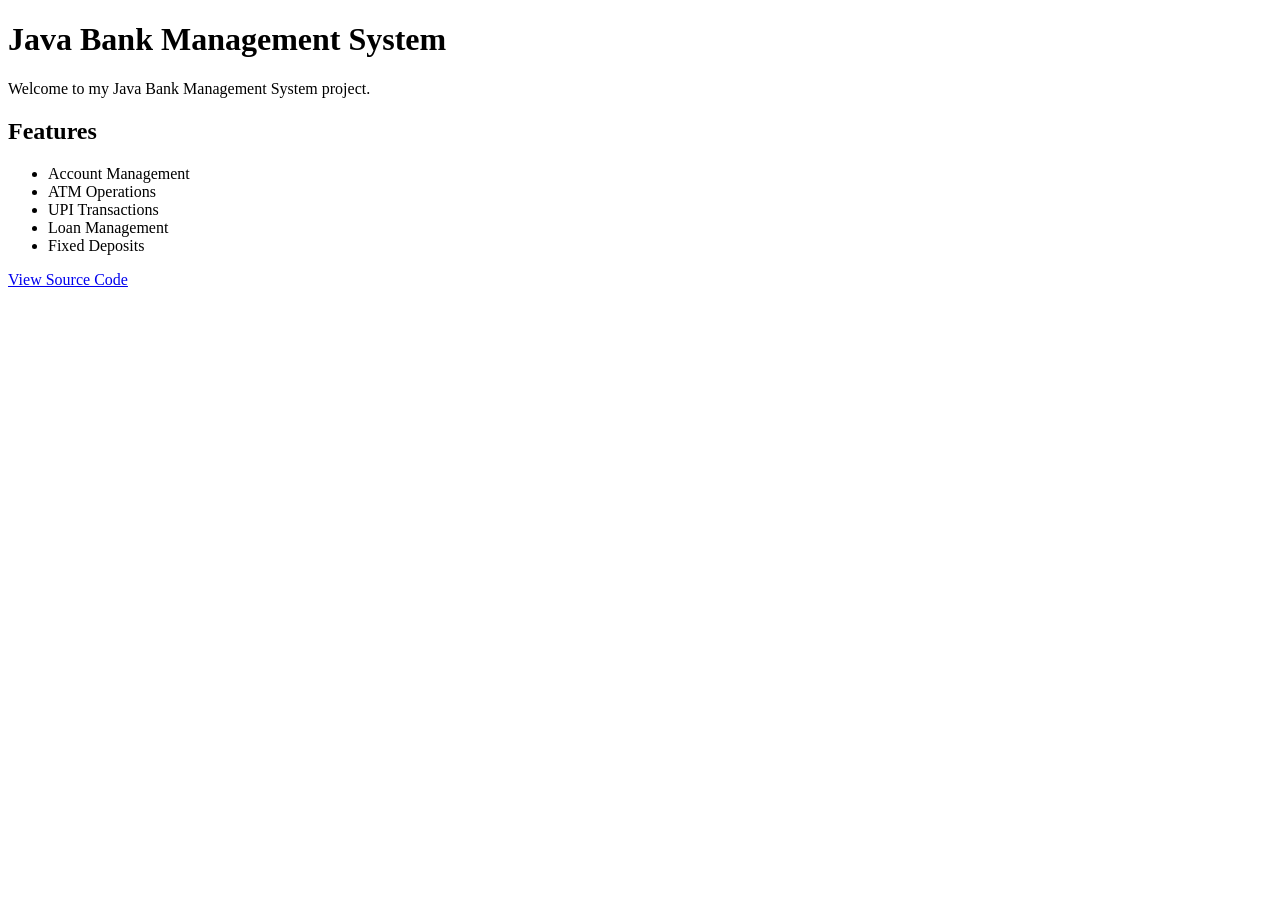
==== index.html @ e70f1340 "Add GitHub Pages homepage" ====
<!DOCTYPE html>
<html>
<head>
<title>Java Bank Management System</title>
</head>
<body>
<h1>Java Bank Management System</h1>
<p>Welcome to my Java Bank Management System project.</p>

<h2>Features</h2>
<ul>
<li>Account Management</li>
<li>ATM Operations</li>
<li>UPI Transactions</li>
<li>Loan Management</li>
<li>Fixed Deposits</li>
</ul>

<p>
<a href="https://github.com/jayasreekomaripalam-netizen148/Java-Bank-Management-System">
View Source Code
</a>
</p>
</body>
</html>
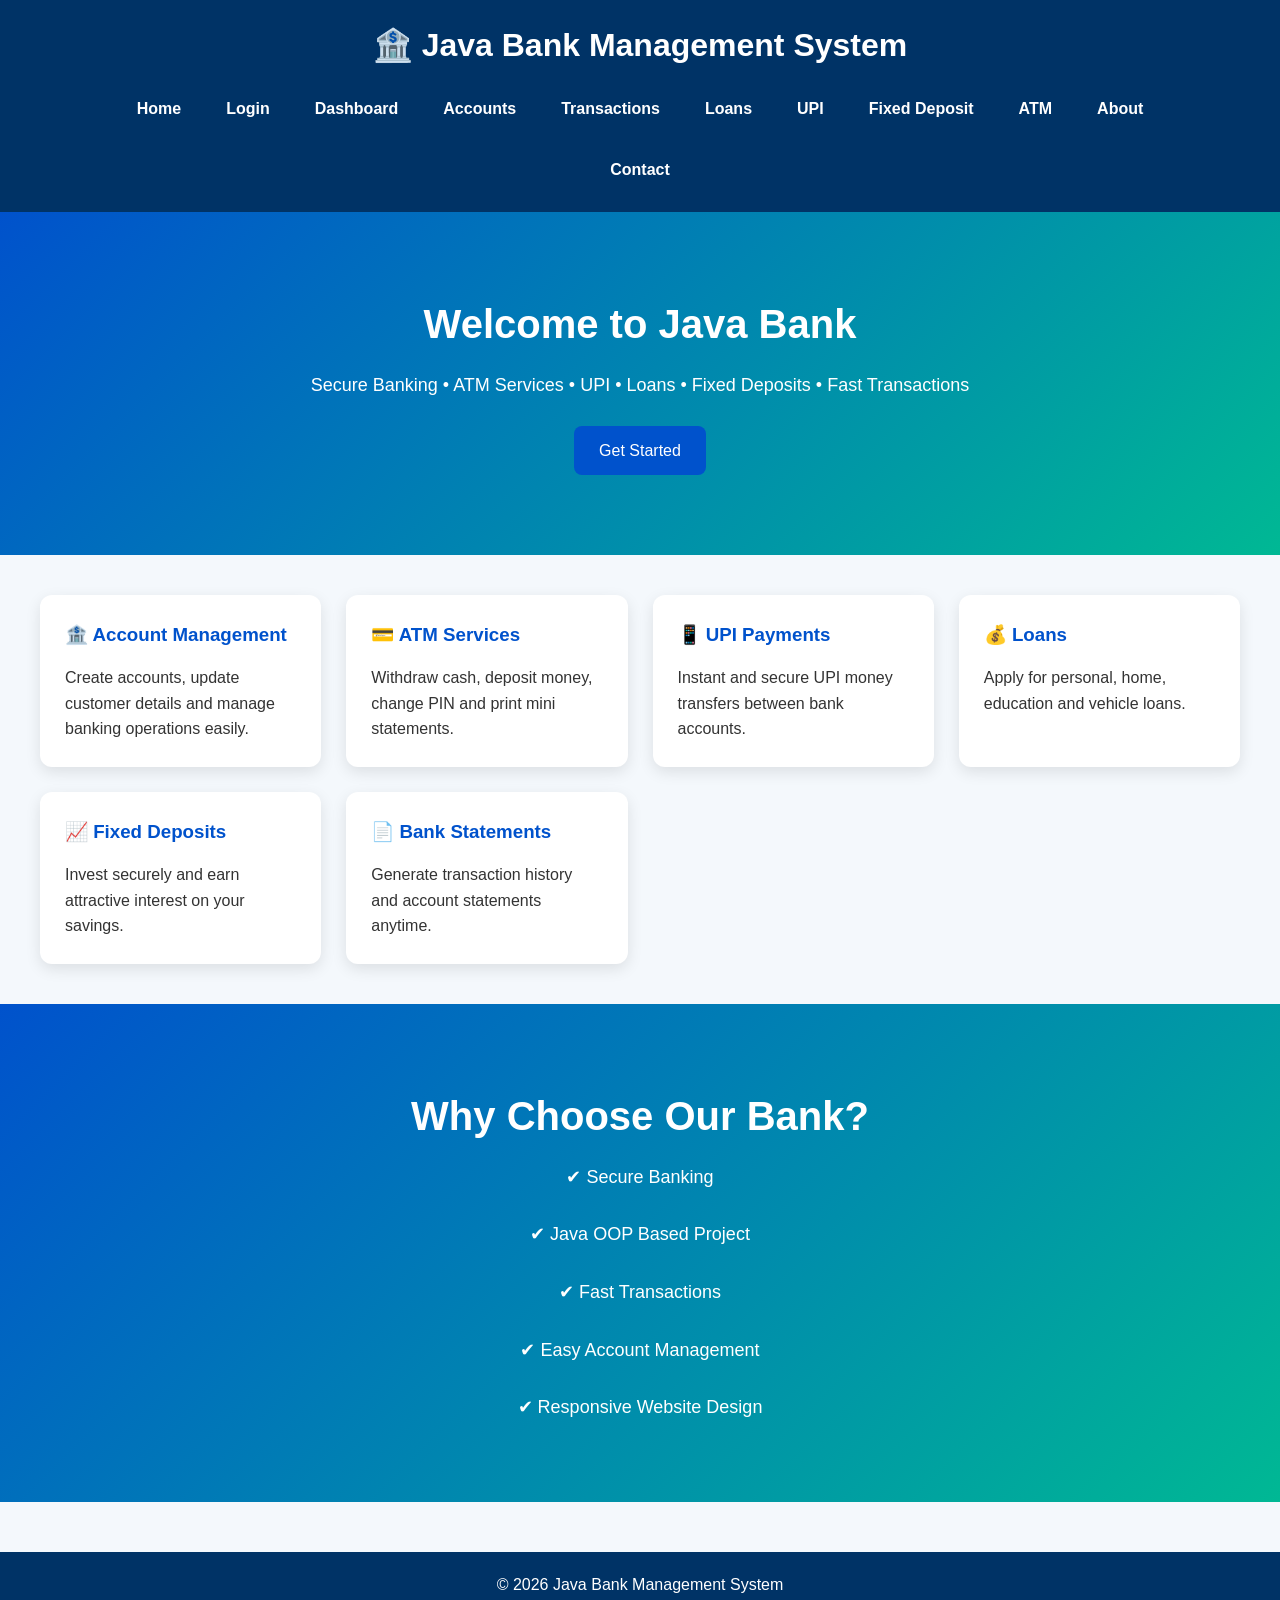
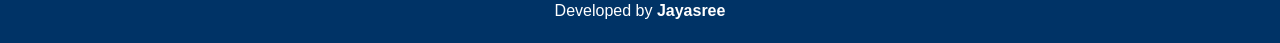
==== commit 8fc8e162: "Update home page" ====
--- a/index.html
+++ b/index.html
@@ -1,26 +1,154 @@
 <!DOCTYPE html>
-<html>
+<html lang="en">
 <head>
+<meta charset="UTF-8">
+<meta name="viewport" content="width=device-width, initial-scale=1.0">
 <title>Java Bank Management System</title>
+<link rel="stylesheet" href="style.css">
 </head>
+
 <body>
-<h1>Java Bank Management System</h1>
-<p>Welcome to my Java Bank Management System project.</p>
 
-<h2>Features</h2>
-<ul>
-<li>Account Management</li>
-<li>ATM Operations</li>
-<li>UPI Transactions</li>
-<li>Loan Management</li>
-<li>Fixed Deposits</li>
-</ul>
+<header>
+
+<div class="container">
+
+<h1>🏦 Java Bank Management System</h1>
+
+<nav>
+
+<a href="index.html">Home</a>
+<a href="login.html">Login</a>
+<a href="dashboard.html">Dashboard</a>
+<a href="accounts.html">Accounts</a>
+<a href="transactions.html">Transactions</a>
+<a href="loan.html">Loans</a>
+<a href="upi.html">UPI</a>
+<a href="fixeddeposit.html">Fixed Deposit</a>
+<a href="atm.html">ATM</a>
+<a href="about.html">About</a>
+<a href="contact.html">Contact</a>
+
+</nav>
+
+</div>
+
+</header>
+
+<section class="hero">
+
+<h2>Welcome to Java Bank</h2>
 
 <p>
-<a href="https://github.com/jayasreekomaripalam-netizen148/Java-Bank-Management-System">
-View Source Code
-</a>
+Secure Banking • ATM Services • UPI • Loans • Fixed Deposits • Fast Transactions
 </p>
+
+<br>
+
+<a href="login.html" class="btn">Get Started</a>
+
+</section>
+
+<section class="features">
+
+<div class="card">
+
+<h3>🏦 Account Management</h3>
+
+<p>
+Create accounts, update customer details and manage banking operations easily.
+</p>
+
+</div>
+
+<div class="card">
+
+<h3>💳 ATM Services</h3>
+
+<p>
+Withdraw cash, deposit money, change PIN and print mini statements.
+</p>
+
+</div>
+
+<div class="card">
+
+<h3>📱 UPI Payments</h3>
+
+<p>
+Instant and secure UPI money transfers between bank accounts.
+</p>
+
+</div>
+
+<div class="card">
+
+<h3>💰 Loans</h3>
+
+<p>
+Apply for personal, home, education and vehicle loans.
+</p>
+
+</div>
+
+<div class="card">
+
+<h3>📈 Fixed Deposits</h3>
+
+<p>
+Invest securely and earn attractive interest on your savings.
+</p>
+
+</div>
+
+<div class="card">
+
+<h3>📄 Bank Statements</h3>
+
+<p>
+Generate transaction history and account statements anytime.
+</p>
+
+</div>
+
+</section>
+
+<section class="hero">
+
+<h2>Why Choose Our Bank?</h2>
+
+<p>
+
+✔ Secure Banking<br><br>
+
+✔ Java OOP Based Project<br><br>
+
+✔ Fast Transactions<br><br>
+
+✔ Easy Account Management<br><br>
+
+✔ Responsive Website Design
+
+</p>
+
+</section>
+
+<footer>
+
+<p>
+
+© 2026 Java Bank Management System
+
+</p>
+
+<p>
+
+Developed by <strong>Jayasree</strong>
+
+</p>
+
+</footer>
+
 </body>
 </html>
 
--- a/style.css
+++ b/style.css
@@ -0,0 +1,151 @@
+*{
+margin:0;
+padding:0;
+box-sizing:border-box;
+font-family:Arial,Helvetica,sans-serif;
+}
+
+body{
+background:#f4f8fc;
+color:#333;
+line-height:1.6;
+}
+
+header{
+background:#003366;
+color:white;
+padding:20px;
+position:sticky;
+top:0;
+}
+
+.container{
+width:90%;
+margin:auto;
+}
+
+header h1{
+text-align:center;
+margin-bottom:15px;
+}
+
+nav{
+display:flex;
+justify-content:center;
+flex-wrap:wrap;
+gap:15px;
+}
+
+nav a{
+color:white;
+text-decoration:none;
+font-weight:bold;
+padding:10px 15px;
+border-radius:6px;
+transition:.3s;
+}
+
+nav a:hover{
+background:#00b894;
+}
+
+.hero{
+background:linear-gradient(135deg,#0052cc,#00b894);
+color:white;
+text-align:center;
+padding:80px 20px;
+}
+
+.hero h2{
+font-size:40px;
+margin-bottom:15px;
+}
+
+.hero p{
+font-size:18px;
+}
+
+.features{
+display:grid;
+grid-template-columns:repeat(auto-fit,minmax(250px,1fr));
+gap:25px;
+padding:40px;
+}
+
+.card{
+background:white;
+padding:25px;
+border-radius:12px;
+box-shadow:0 5px 15px rgba(0,0,0,.1);
+transition:.3s;
+}
+
+.card:hover{
+transform:translateY(-8px);
+box-shadow:0 10px 25px rgba(0,0,0,.2);
+}
+
+.card h3{
+color:#0052cc;
+margin-bottom:15px;
+}
+
+.btn{
+display:inline-block;
+background:#0052cc;
+color:white;
+padding:12px 25px;
+border:none;
+border-radius:8px;
+cursor:pointer;
+text-decoration:none;
+transition:.3s;
+}
+
+.btn:hover{
+background:#00b894;
+}
+
+form{
+background:white;
+padding:25px;
+border-radius:12px;
+box-shadow:0 5px 15px rgba(0,0,0,.1);
+margin:40px auto;
+}
+
+input,
+textarea{
+width:100%;
+padding:12px;
+margin-top:8px;
+margin-bottom:15px;
+border:1px solid #ccc;
+border-radius:6px;
+}
+
+footer{
+background:#003366;
+color:white;
+text-align:center;
+padding:20px;
+margin-top:50px;
+}
+
+@media(max-width:768px){
+
+.hero h2{
+font-size:30px;
+}
+
+nav{
+flex-direction:column;
+align-items:center;
+}
+
+.features{
+padding:20px;
+}
+
+}
+
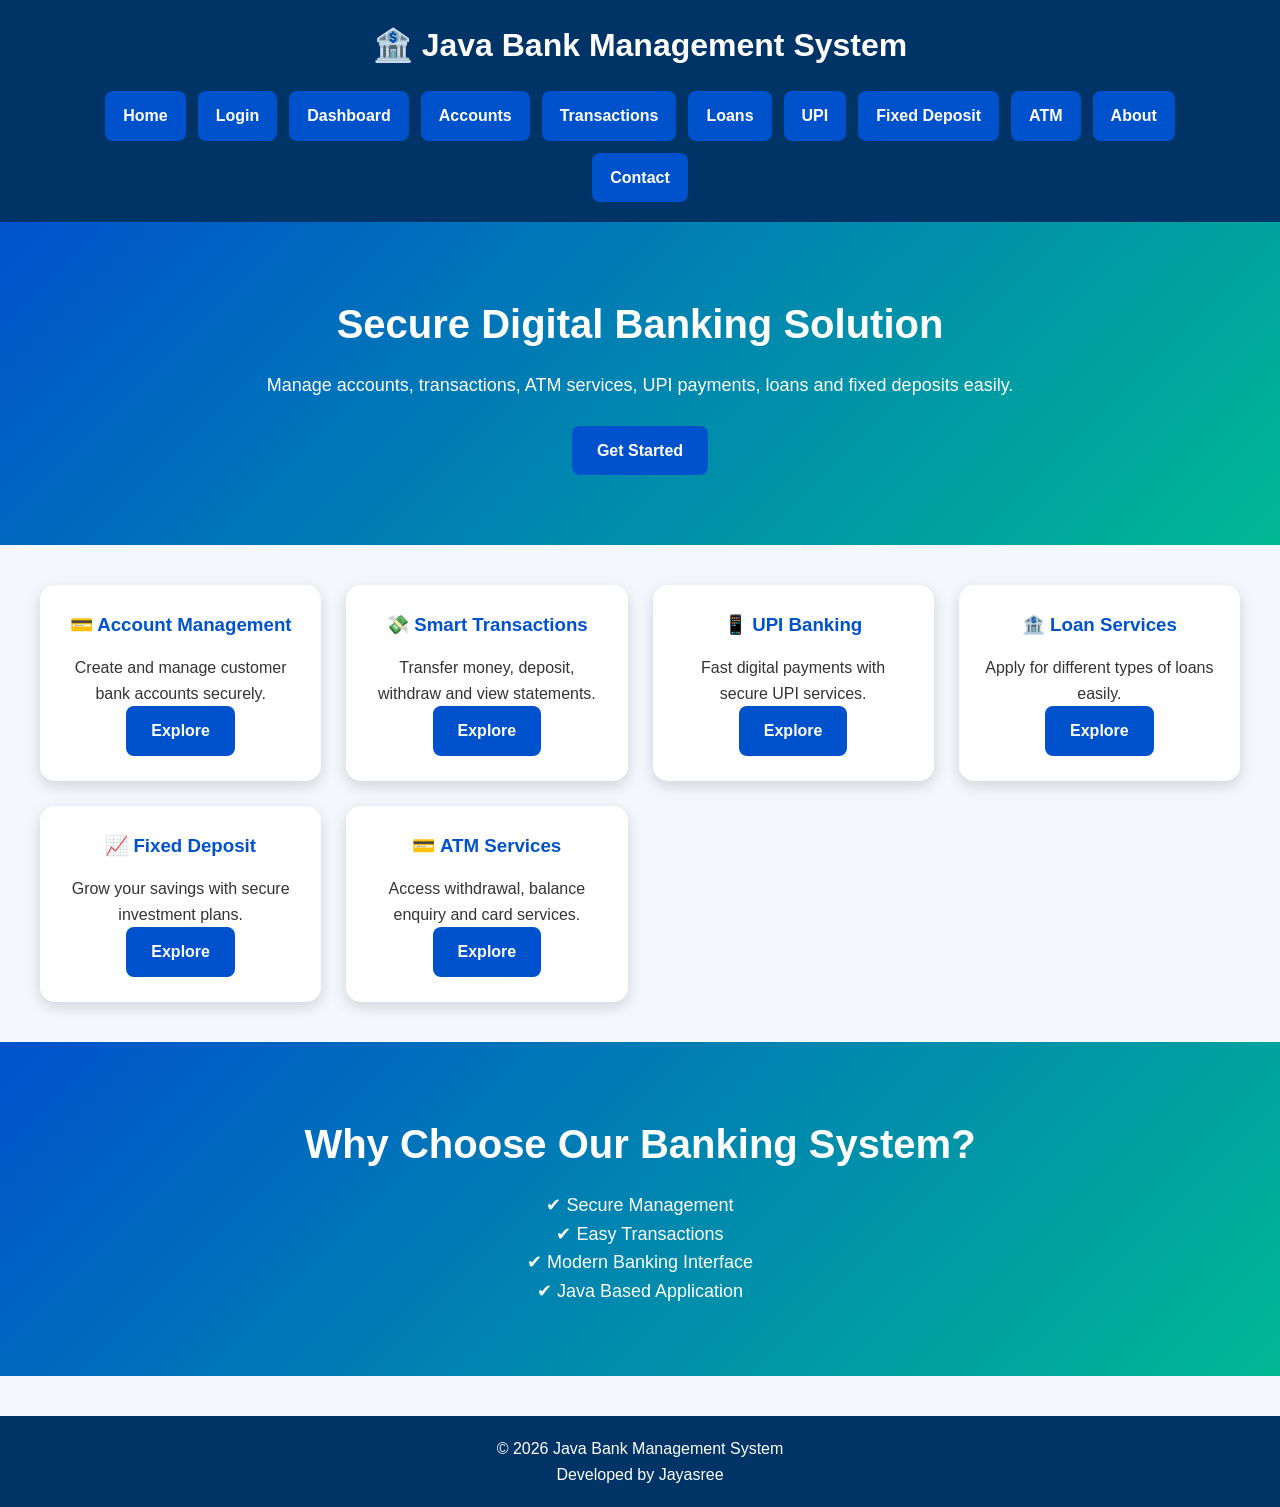
==== commit 58a83b5c: "Improve banking homepage design" ====
--- a/index.html
+++ b/index.html
@@ -1,10 +1,14 @@
 <!DOCTYPE html>
 <html lang="en">
+
 <head>
 <meta charset="UTF-8">
 <meta name="viewport" content="width=device-width, initial-scale=1.0">
+
 <title>Java Bank Management System</title>
+
 <link rel="stylesheet" href="style.css">
+
 </head>
 
 <body>
@@ -16,7 +20,6 @@
 <h1>🏦 Java Bank Management System</h1>
 
 <nav>
-
 <a href="index.html">Home</a>
 <a href="login.html">Login</a>
 <a href="dashboard.html">Dashboard</a>
@@ -28,127 +31,163 @@
 <a href="atm.html">ATM</a>
 <a href="about.html">About</a>
 <a href="contact.html">Contact</a>
-
 </nav>
 
 </div>
 
 </header>
 
+
 <section class="hero">
 
-<h2>Welcome to Java Bank</h2>
+<h2>Secure Digital Banking Solution</h2>
 
 <p>
-Secure Banking • ATM Services • UPI • Loans • Fixed Deposits • Fast Transactions
+Manage accounts, transactions, ATM services,
+UPI payments, loans and fixed deposits easily.
 </p>
 
 <br>
 
-<a href="login.html" class="btn">Get Started</a>
+<a href="login.html" class="btn">
+Get Started
+</a>
 
 </section>
 
+
+
 <section class="features">
+
 
 <div class="card">
 
-<h3>🏦 Account Management</h3>
+<h3>💳 Account Management</h3>
 
 <p>
-Create accounts, update customer details and manage banking operations easily.
+Create and manage customer bank accounts securely.
 </p>
 
+<a href="accounts.html" class="btn">
+Explore
+</a>
+
 </div>
+
+
+
+<div class="card">
+
+<h3>💸 Smart Transactions</h3>
+
+<p>
+Transfer money, deposit, withdraw and view statements.
+</p>
+
+<a href="transactions.html" class="btn">
+Explore
+</a>
+
+</div>
+
+
+
+
+<div class="card">
+
+<h3>📱 UPI Banking</h3>
+
+<p>
+Fast digital payments with secure UPI services.
+</p>
+
+<a href="upi.html" class="btn">
+Explore
+</a>
+
+</div>
+
+
+
+
+<div class="card">
+
+<h3>🏦 Loan Services</h3>
+
+<p>
+Apply for different types of loans easily.
+</p>
+
+<a href="loan.html" class="btn">
+Explore
+</a>
+
+</div>
+
+
+
+
+<div class="card">
+
+<h3>📈 Fixed Deposit</h3>
+
+<p>
+Grow your savings with secure investment plans.
+</p>
+
+<a href="fixeddeposit.html" class="btn">
+Explore
+</a>
+
+</div>
+
+
+
 
 <div class="card">
 
 <h3>💳 ATM Services</h3>
 
 <p>
-Withdraw cash, deposit money, change PIN and print mini statements.
+Access withdrawal, balance enquiry and card services.
 </p>
+
+<a href="atm.html" class="btn">
+Explore
+</a>
 
 </div>
 
-<div class="card">
-
-<h3>📱 UPI Payments</h3>
-
-<p>
-Instant and secure UPI money transfers between bank accounts.
-</p>
-
-</div>
-
-<div class="card">
-
-<h3>💰 Loans</h3>
-
-<p>
-Apply for personal, home, education and vehicle loans.
-</p>
-
-</div>
-
-<div class="card">
-
-<h3>📈 Fixed Deposits</h3>
-
-<p>
-Invest securely and earn attractive interest on your savings.
-</p>
-
-</div>
-
-<div class="card">
-
-<h3>📄 Bank Statements</h3>
-
-<p>
-Generate transaction history and account statements anytime.
-</p>
-
-</div>
 
 </section>
 
+
+
 <section class="hero">
 
-<h2>Why Choose Our Bank?</h2>
+<h2>Why Choose Our Banking System?</h2>
 
 <p>
-
-✔ Secure Banking<br><br>
-
-✔ Java OOP Based Project<br><br>
-
-✔ Fast Transactions<br><br>
-
-✔ Easy Account Management<br><br>
-
-✔ Responsive Website Design
-
+✔ Secure Management<br>
+✔ Easy Transactions<br>
+✔ Modern Banking Interface<br>
+✔ Java Based Application
 </p>
 
 </section>
 
+
+
 <footer>
 
-<p>
+<p>© 2026 Java Bank Management System</p>
 
-© 2026 Java Bank Management System
-
-</p>
-
-<p>
-
-Developed by <strong>Jayasree</strong>
-
-</p>
+<p>Developed by Jayasree</p>
 
 </footer>
 
+
 </body>
+
 </html>
 
--- a/style.css
+++ b/style.css
@@ -1,151 +1,322 @@
 *{
-margin:0;
-padding:0;
-box-sizing:border-box;
-font-family:Arial,Helvetica,sans-serif;
+    margin:0;
+    padding:0;
+    box-sizing:border-box;
+    font-family:Arial, Helvetica, sans-serif;
 }
 
 body{
-background:#f4f8fc;
-color:#333;
-line-height:1.6;
-}
+    background:#f4f8fc;
+    color:#333;
+    line-height:1.6;
+}
+
+/* Container */
+
+.container{
+    width:90%;
+    margin:auto;
+}
+
+
+/* Header */
 
 header{
-background:#003366;
-color:white;
-padding:20px;
-position:sticky;
-top:0;
-}
+    background:#003366;
+    color:white;
+    padding:20px 0;
+}
+
+header h1{
+    text-align:center;
+    margin-bottom:20px;
+}
+
+
+/* Horizontal Navigation */
+
+nav{
+    display:flex;
+    justify-content:center;
+    align-items:center;
+    flex-wrap:wrap;
+    gap:12px;
+}
+
+nav a{
+    background:#0052cc;
+    color:white;
+    padding:12px 18px;
+    border-radius:8px;
+    text-decoration:none;
+    font-weight:bold;
+    transition:0.3s;
+}
+
+nav a:hover{
+    background:#00b894;
+    transform:translateY(-3px);
+}
+
+
+/* Hero Section */
+
+.hero{
+    background:linear-gradient(135deg,#0052cc,#00b894);
+    color:white;
+    text-align:center;
+    padding:70px 20px;
+}
+
+.hero h2{
+    font-size:40px;
+    margin-bottom:15px;
+}
+
+.hero p{
+    font-size:18px;
+}
+
+
+/* Buttons */
+
+.btn{
+    display:inline-block;
+    background:#0052cc;
+    color:white;
+    padding:12px 25px;
+    border-radius:8px;
+    text-decoration:none;
+    border:none;
+    cursor:pointer;
+    font-weight:bold;
+    transition:0.3s;
+}
+
+.btn:hover{
+    background:#00b894;
+}
+
+
+/* Cards */
+
+.features{
+    display:grid;
+    grid-template-columns:repeat(auto-fit,minmax(250px,1fr));
+    gap:25px;
+    padding:40px;
+}
+
+.card{
+    background:white;
+    padding:25px;
+    border-radius:15px;
+    text-align:center;
+    box-shadow:0 5px 15px rgba(0,0,0,0.15);
+    transition:0.3s;
+}
+
+.card:hover{
+    transform:translateY(-8px);
+}
+
+.card h3{
+    color:#0052cc;
+    margin-bottom:15px;
+}
+
+
+/* Forms */
+
+form{
+    background:white;
+    padding:30px;
+    border-radius:15px;
+    box-shadow:0 5px 15px rgba(0,0,0,0.15);
+}
+
+label{
+    font-weight:bold;
+}
+
+input,
+textarea,
+select{
+    width:100%;
+    padding:12px;
+    margin:10px 0 20px;
+    border:1px solid #ccc;
+    border-radius:8px;
+}
+
+
+/* Tables */
+
+table{
+    width:100%;
+    border-collapse:collapse;
+    background:white;
+    margin-top:20px;
+}
+
+table th{
+    background:#0052cc;
+    color:white;
+    padding:12px;
+}
+
+table td{
+    padding:12px;
+    border:1px solid #ddd;
+    text-align:center;
+}
+
+
+/* Footer */
+
+footer{
+    background:#003366;
+    color:white;
+    text-align:center;
+    padding:20px;
+    margin-top:40px;
+}
+
+
+/* Mobile Responsive */
+
+@media(max-width:768px){
+
+    nav{
+        flex-direction:column;
+    }
+
+    nav a{
+        width:90%;
+        text-align:center;
+    }
+
+    .hero h2{
+        font-size:28px;
+    }
+
+    .features{
+        grid-template-columns:1fr;
+        padding:20px;
+    }
+
+}
+
+/* Desktop + Tablet + Mobile Responsive */
+
+@media screen and (max-width:1200px){
 
 .container{
-width:90%;
-margin:auto;
-}
+    width:95%;
+}
+
+.features{
+    grid-template-columns:repeat(2,1fr);
+}
+
+}
+
+
+@media screen and (max-width:768px){
 
 header h1{
-text-align:center;
-margin-bottom:15px;
-}
+    font-size:24px;
+}
+
+/* Mobile Navigation */
 
 nav{
-display:flex;
-justify-content:center;
-flex-wrap:wrap;
-gap:15px;
+    flex-direction:column;
+    width:100%;
 }
 
 nav a{
-color:white;
-text-decoration:none;
-font-weight:bold;
-padding:10px 15px;
-border-radius:6px;
-transition:.3s;
-}
-
-nav a:hover{
-background:#00b894;
-}
+    width:90%;
+    text-align:center;
+}
+
+
+/* Hero */
 
 .hero{
-background:linear-gradient(135deg,#0052cc,#00b894);
-color:white;
-text-align:center;
-padding:80px 20px;
+    padding:40px 15px;
 }
 
 .hero h2{
-font-size:40px;
-margin-bottom:15px;
+    font-size:28px;
 }
 
 .hero p{
-font-size:18px;
-}
+    font-size:16px;
+}
+
+
+/* Cards */
 
 .features{
-display:grid;
-grid-template-columns:repeat(auto-fit,minmax(250px,1fr));
-gap:25px;
-padding:40px;
+    grid-template-columns:1fr;
+    padding:20px;
 }
 
 .card{
-background:white;
-padding:25px;
-border-radius:12px;
-box-shadow:0 5px 15px rgba(0,0,0,.1);
-transition:.3s;
-}
-
-.card:hover{
-transform:translateY(-8px);
-box-shadow:0 10px 25px rgba(0,0,0,.2);
+    padding:20px;
+}
+
+
+/* Forms */
+
+form{
+    width:95%;
+    margin:auto;
+}
+
+
+/* Tables */
+
+table{
+    display:block;
+    overflow-x:auto;
+    white-space:nowrap;
+}
+
+
+.btn{
+    width:auto;
+}
+
+}
+
+
+@media screen and (max-width:480px){
+
+header h1{
+    font-size:20px;
+}
+
+nav a{
+    font-size:14px;
+    padding:10px;
+}
+
+.hero h2{
+    font-size:24px;
+}
+
+.features{
+    padding:10px;
 }
 
 .card h3{
-color:#0052cc;
-margin-bottom:15px;
-}
-
-.btn{
-display:inline-block;
-background:#0052cc;
-color:white;
-padding:12px 25px;
-border:none;
-border-radius:8px;
-cursor:pointer;
-text-decoration:none;
-transition:.3s;
-}
-
-.btn:hover{
-background:#00b894;
-}
-
-form{
-background:white;
-padding:25px;
-border-radius:12px;
-box-shadow:0 5px 15px rgba(0,0,0,.1);
-margin:40px auto;
-}
-
-input,
-textarea{
-width:100%;
-padding:12px;
-margin-top:8px;
-margin-bottom:15px;
-border:1px solid #ccc;
-border-radius:6px;
+    font-size:18px;
 }
 
 footer{
-background:#003366;
-color:white;
-text-align:center;
-padding:20px;
-margin-top:50px;
-}
-
-@media(max-width:768px){
-
-.hero h2{
-font-size:30px;
-}
-
-nav{
-flex-direction:column;
-align-items:center;
-}
-
-.features{
-padding:20px;
-}
-
-}
-
+    font-size:14px;
+}
+
+}
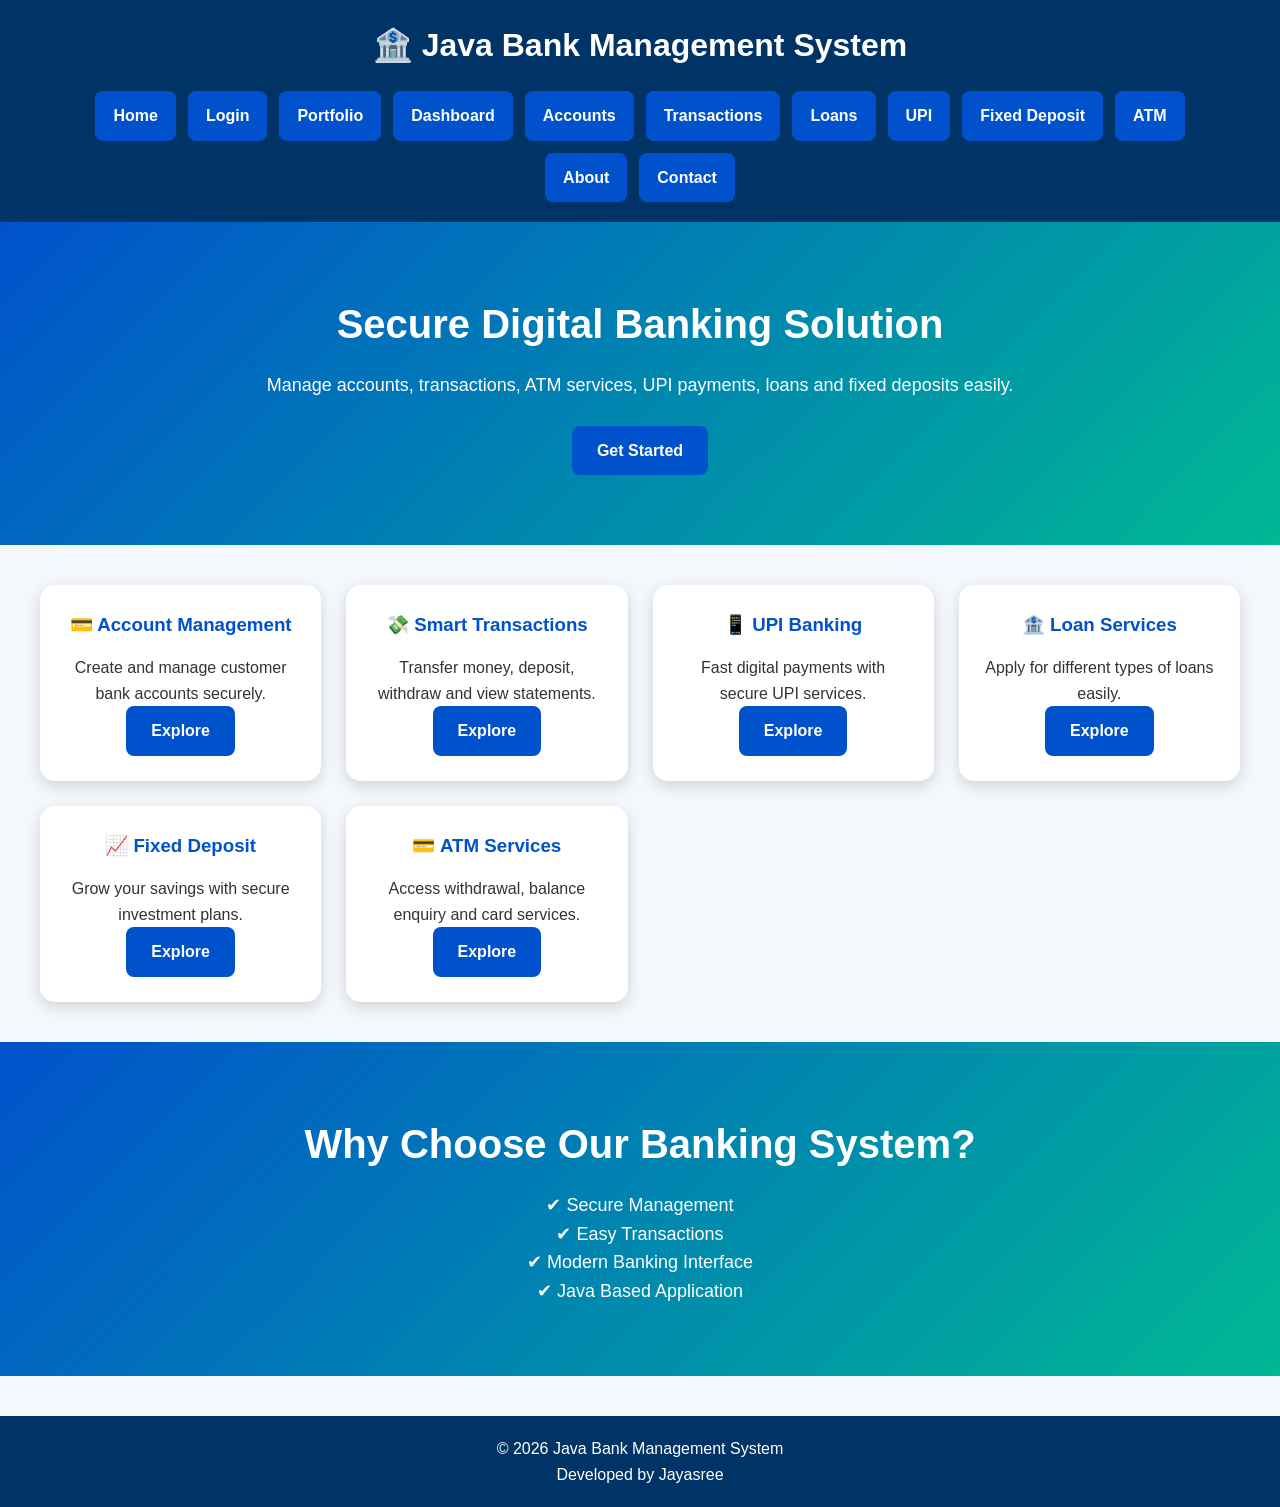
==== commit 217134ce: "Add developer portfolio section" ====
--- a/index.html
+++ b/index.html
@@ -22,6 +22,7 @@
 <nav>
 <a href="index.html">Home</a>
 <a href="login.html">Login</a>
+<a href="portfolio.html">Portfolio</a>
 <a href="dashboard.html">Dashboard</a>
 <a href="accounts.html">Accounts</a>
 <a href="transactions.html">Transactions</a>
--- a/style.css
+++ b/style.css
@@ -320,3 +320,20 @@
 }
 
 }
+.dark{
+background:#121212;
+color:white;
+}
+
+.dark .card,
+.dark form,
+.dark table{
+background:#1e1e1e;
+color:white;
+}
+
+.dark header,
+.dark footer{
+background:#000;
+}
+
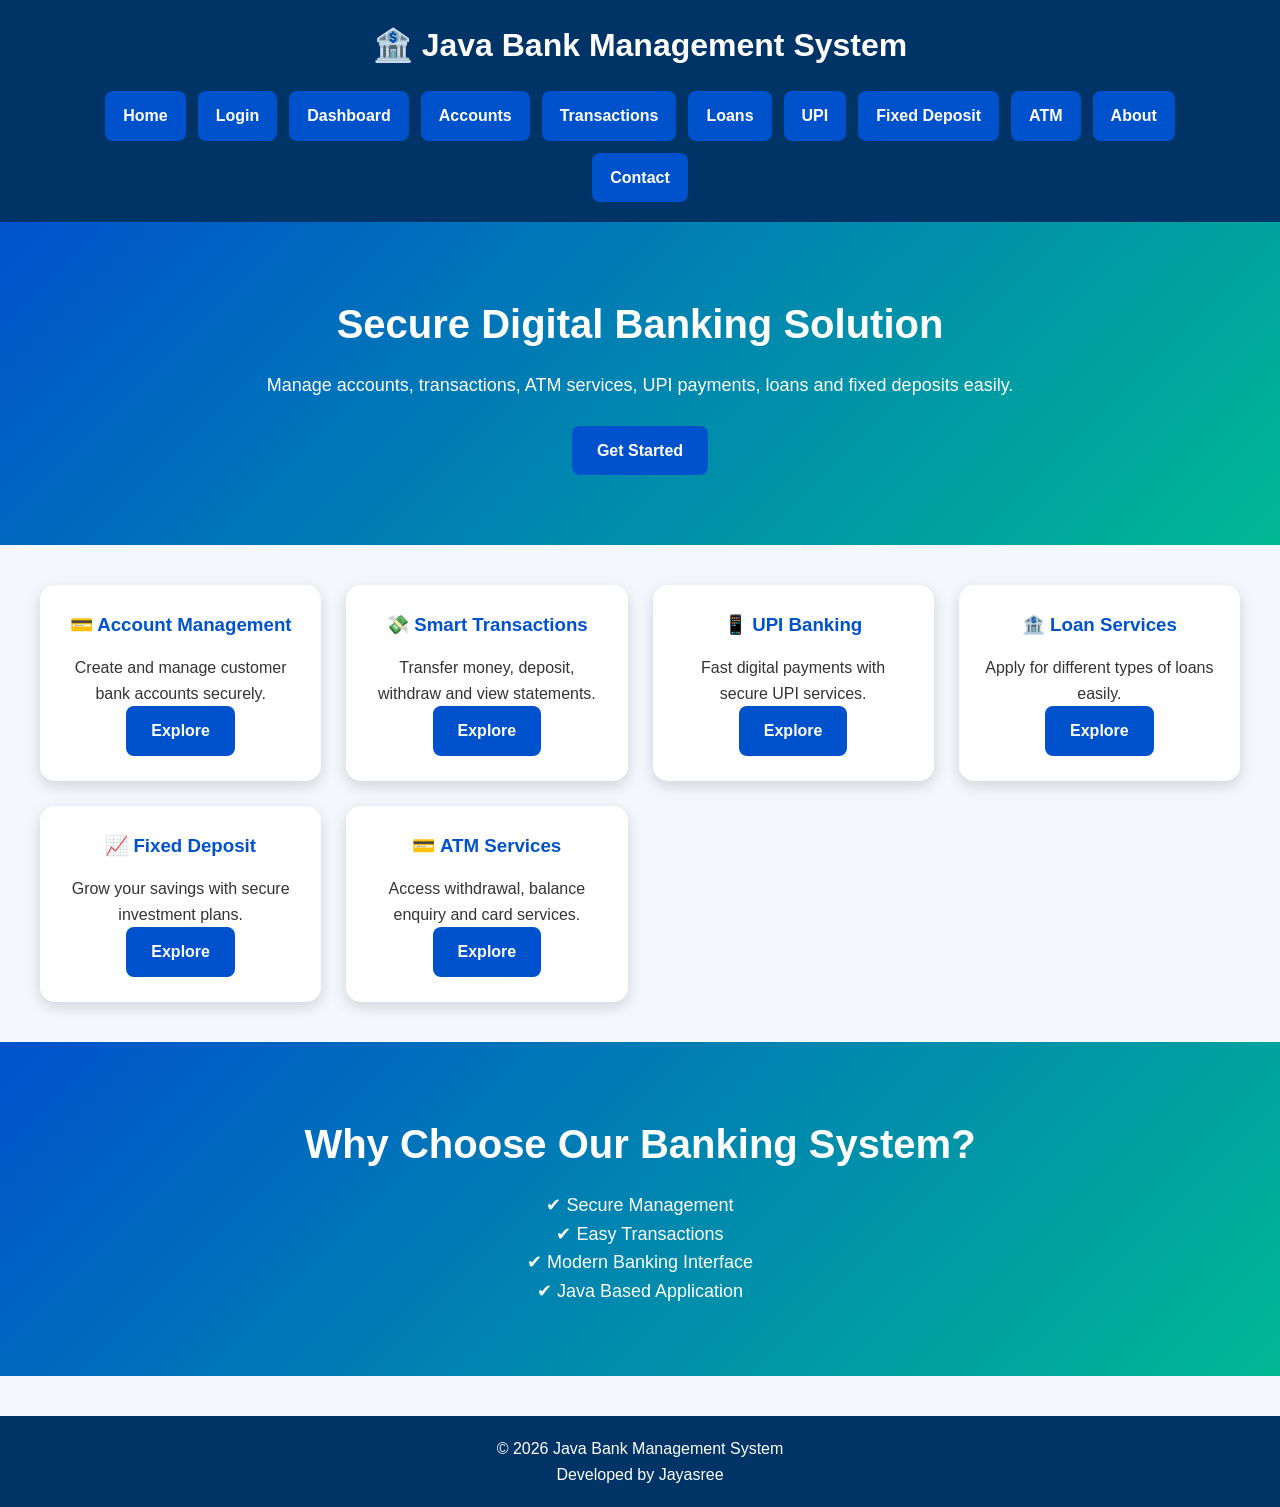
==== commit 9c6ee9b5: "Remove portfolio navigation links" ====
--- a/index.html
+++ b/index.html
@@ -22,7 +22,6 @@
 <nav>
 <a href="index.html">Home</a>
 <a href="login.html">Login</a>
-<a href="portfolio.html">Portfolio</a>
 <a href="dashboard.html">Dashboard</a>
 <a href="accounts.html">Accounts</a>
 <a href="transactions.html">Transactions</a>
